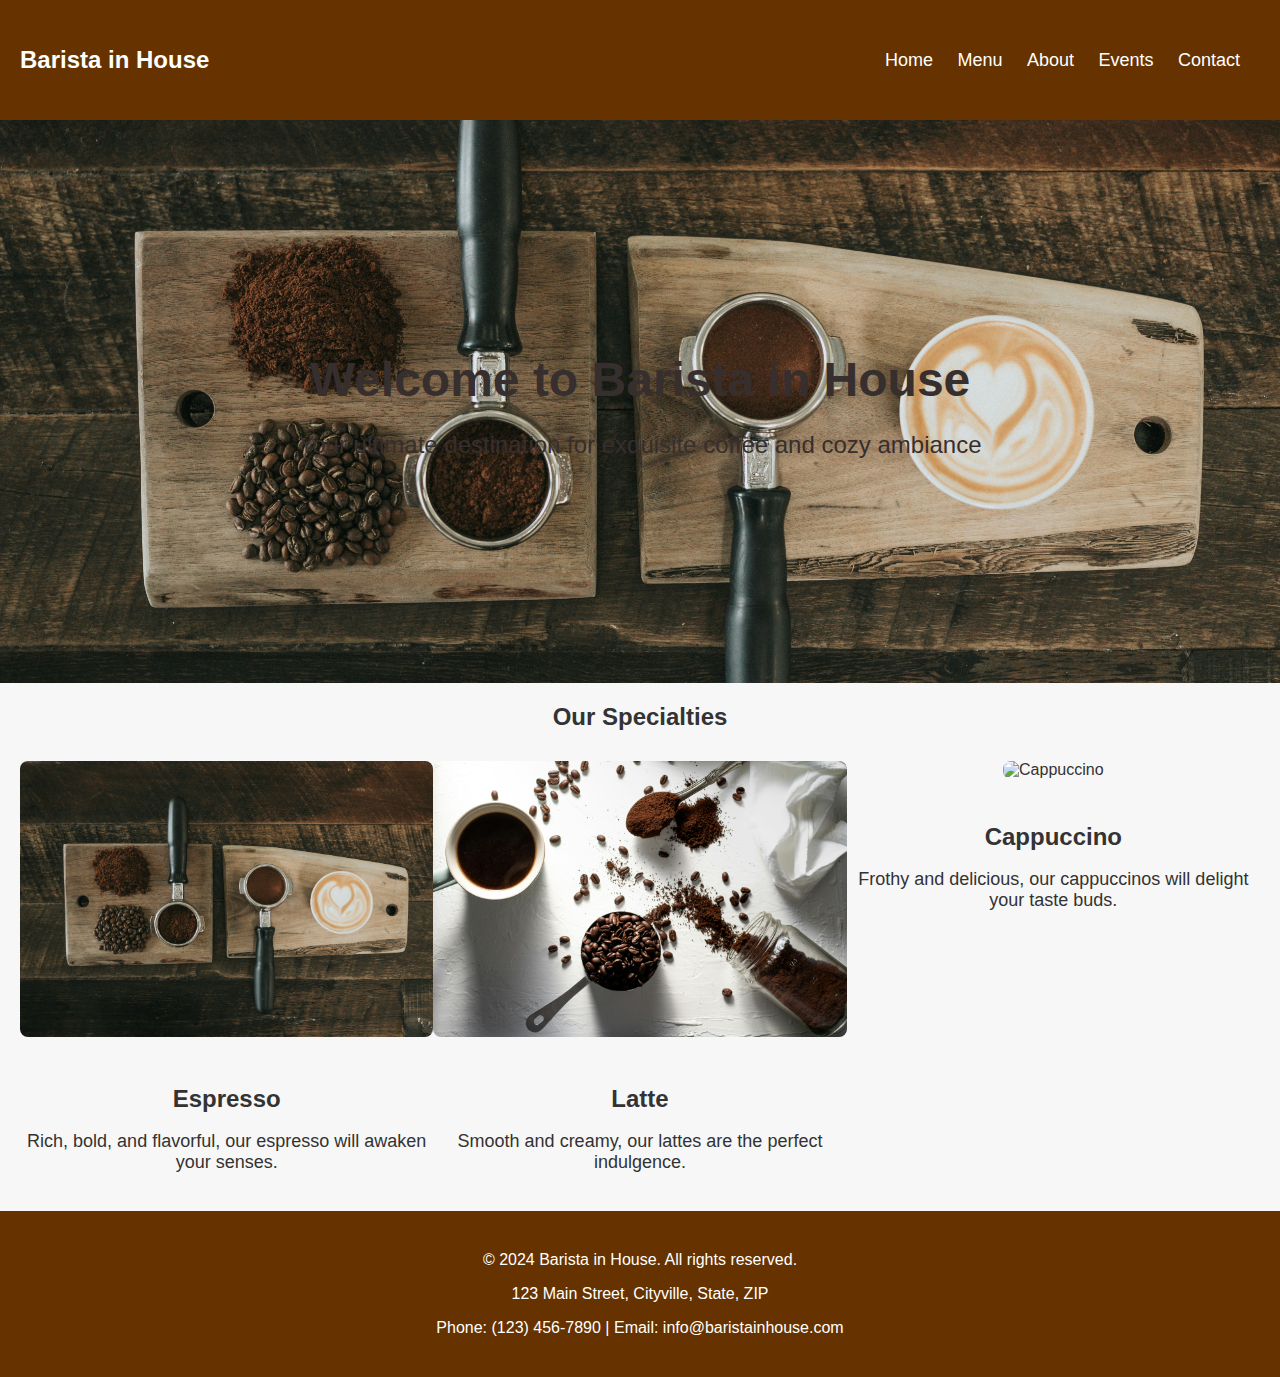
==== index.html @ f521a71f "pages added" ====
<!DOCTYPE html>
<html lang="en">

<head>
    <meta charset="UTF-8">
    <meta name="viewport" content="width=device-width, initial-scale=1.0">
    <title>Barista in House - Home</title>
    <link rel="stylesheet" href="/css/styles.css">
    <link rel="stylesheet" href="/css/index.css">
</head>

<body>
    <!-- Navigation Bar -->
    <nav>
        <div class="container">
            <h1 class="logo">Barista in House</h1>
            <ul>
                <li><a href="index.html">Home</a></li>
                <li><a href="menu.html">Menu</a></li>
                <li><a href="about.html">About</a></li>
                <li><a href="events.html">Events</a></li>
                <li><a href="contact.html">Contact</a></li>
            </ul>
        </div>
    </nav>

    <!-- Hero Section -->
    <div class="hero">
        <div class="container">
            <h1>Welcome to Barista in House</h1>
            <p>Your ultimate destination for exquisite coffee and cozy ambiance</p>
        </div>
    </div>

    <!-- Main Content -->
    <div class="container">
        <h2>Our Specialties</h2>
        <div class="specialties">
            <div class="specialty">
                <img src="/assets/coffee_1.jpg" alt="Coffee">
                <h3>Espresso</h3>
                <p>Rich, bold, and flavorful, our espresso will awaken your senses.</p>
            </div>
            <div class="specialty">
                <img src="/assets/coffee_2.jpg" alt="Latte">
                <h3>Latte</h3>
                <p>Smooth and creamy, our lattes are the perfect indulgence.</p>
            </div>
            <div class="specialty">
                <img src="/assets/coffee_3.jpg" alt="Cappuccino">
                <h3>Cappuccino</h3>
                <p>Frothy and delicious, our cappuccinos will delight your taste buds.</p>
            </div>
        </div>
    </div>

    <!-- Footer -->
    <footer>
        <div class="container">
            <p>&copy; 2024 Barista in House. All rights reserved.</p>
            <p>123 Main Street, Cityville, State, ZIP</p>
            <p>Phone: (123) 456-7890 | Email: info@baristainhouse.com</p>
        </div>
    </footer>
</body>

</html>
---- css/styles.css ----
/* General Styles */

body {
    font-family: 'Roboto', sans-serif;
    margin: 0;
    padding: 0;
    background-color: #f7f7f7;
    color: #333;
}

.container {
    margin: 20px auto;
    padding: 0 20px;
}


/* Navigation Styles */

nav {
    background-color: #663300;
    padding: 10px 0;
}

nav .container {
    display: flex;
    justify-content: space-between;
    align-items: center;
}

nav .logo {
    color: #fff;
    font-size: 24px;
}

nav ul {
    list-style-type: none;
    margin: 0;
    padding: 0;
}

nav ul li {
    display: inline;
    margin-right: 20px;
}

nav ul li a {
    color: #fff;
    text-decoration: none;
    font-size: 18px;
}


/* Footer Styles */

footer {
    background-color: #663300;
    color: #fff;
    text-align: center;
    padding: 20px 0;
    /* Remove absolute positioning and width */
}
---- css/index.css ----
/* Hero Section */

.hero {
    background-image: url('/assets/coffee_1.jpg');
    background-size: cover;
    background-position: center;
    color: #372e2e;
    text-align: center;
    padding: 200px 0;
}

.hero h1 {
    font-size: 48px;
    margin-bottom: 20px;
}

.hero p {
    font-size: 24px;
}


/* Main Content */

h2 {
    text-align: center;
    margin-bottom: 30px;
}

.specialties {
    display: flex;
    justify-content: space-between;
}

.specialty {
    flex: 1;
    text-align: center;
}

.specialty img {
    width: 100%;
    border-radius: 8px;
    margin-bottom: 20px;
}

.specialty h3 {
    font-size: 24px;
    margin-bottom: 10px;
}

.specialty p {
    font-size: 18px;
}
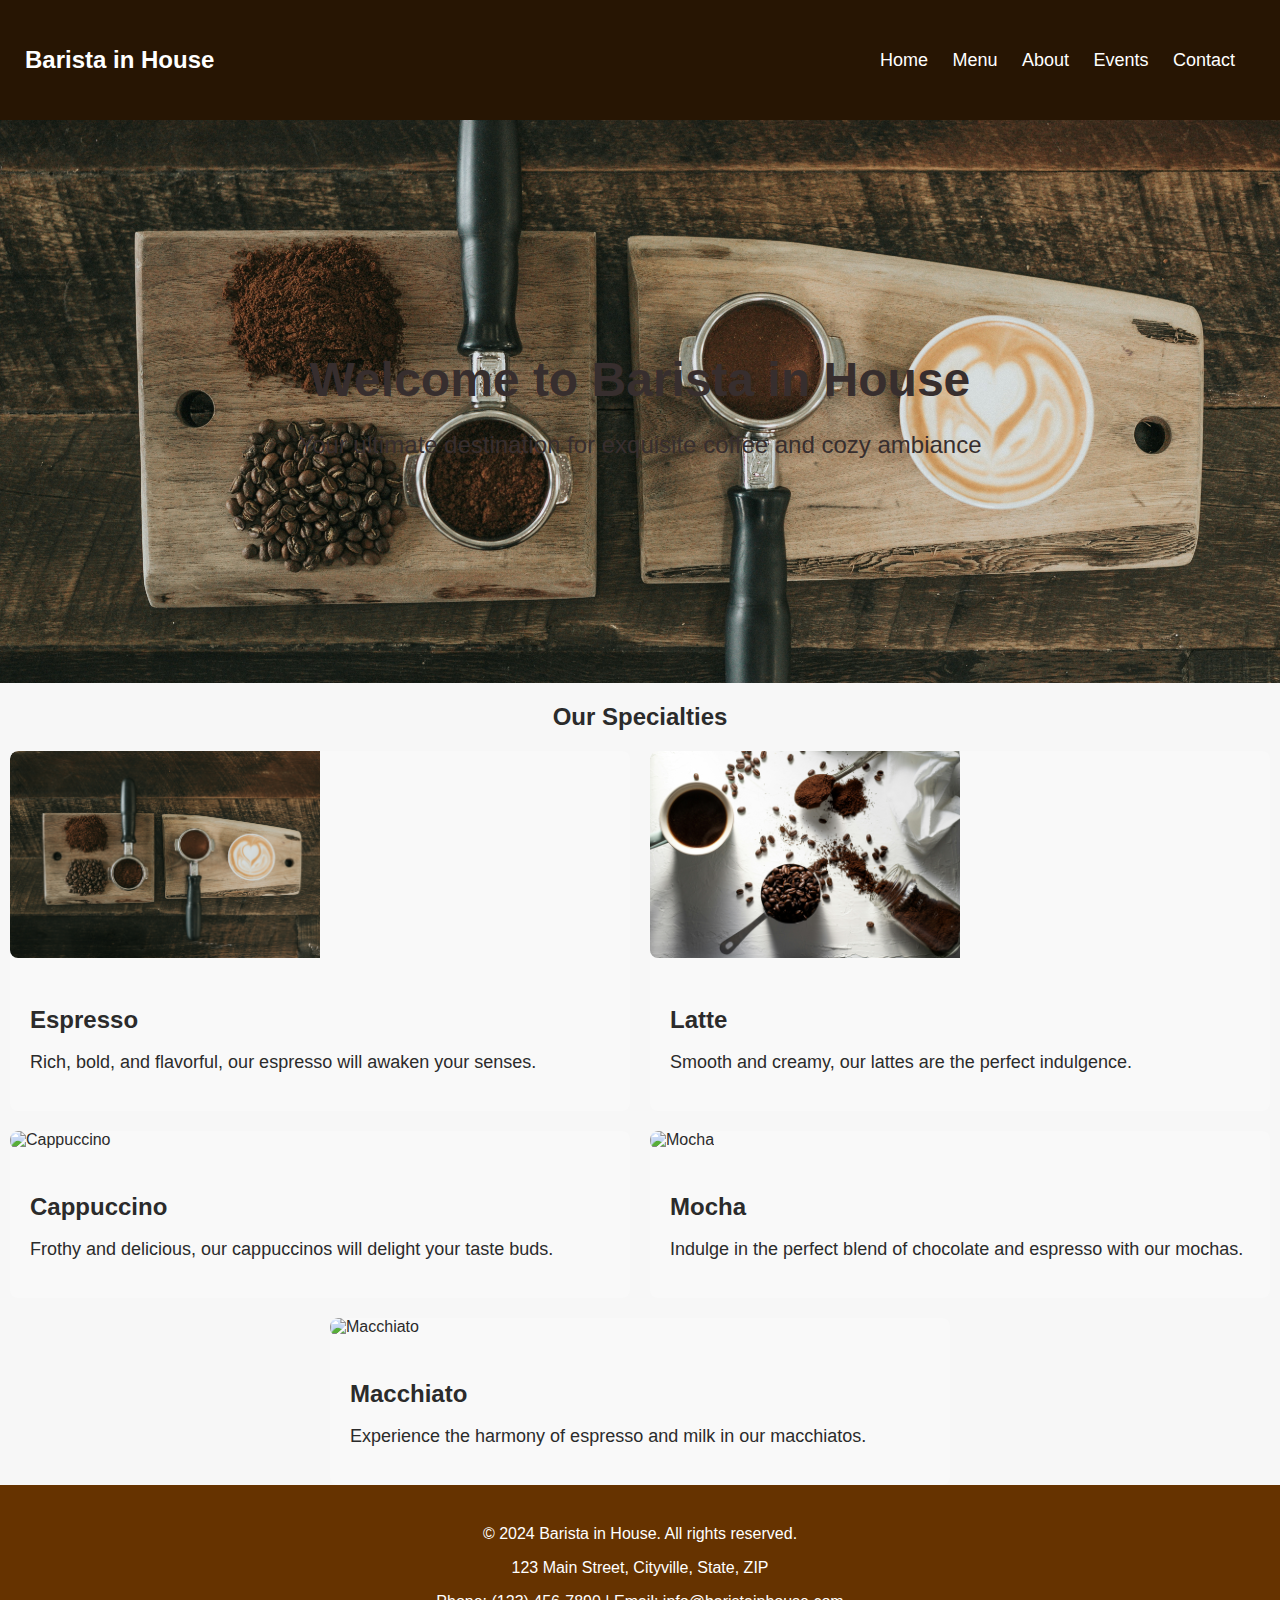
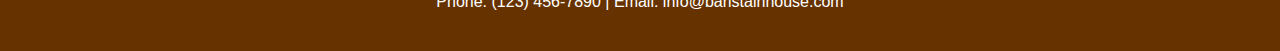
==== commit d997b9ad: "menu cruds added" ====
--- a/index.html
+++ b/index.html
@@ -32,27 +32,51 @@
         </div>
     </div>
 
-    <!-- Main Content -->
-    <div class="container">
+
+
+
+    <div class="product_container">
         <h2>Our Specialties</h2>
         <div class="specialties">
-            <div class="specialty">
+            <div class="product-card">
                 <img src="/assets/coffee_1.jpg" alt="Coffee">
-                <h3>Espresso</h3>
-                <p>Rich, bold, and flavorful, our espresso will awaken your senses.</p>
+                <div class="description">
+                    <h3>Espresso</h3>
+                    <p>Rich, bold, and flavorful, our espresso will awaken your senses.</p>
+                </div>
             </div>
-            <div class="specialty">
+            <div class="product-card">
                 <img src="/assets/coffee_2.jpg" alt="Latte">
-                <h3>Latte</h3>
-                <p>Smooth and creamy, our lattes are the perfect indulgence.</p>
+                <div class="description">
+                    <h3>Latte</h3>
+                    <p>Smooth and creamy, our lattes are the perfect indulgence.</p>
+                </div>
             </div>
-            <div class="specialty">
+            <div class="product-card">
                 <img src="/assets/coffee_3.jpg" alt="Cappuccino">
-                <h3>Cappuccino</h3>
-                <p>Frothy and delicious, our cappuccinos will delight your taste buds.</p>
+                <div class="description">
+                    <h3>Cappuccino</h3>
+                    <p>Frothy and delicious, our cappuccinos will delight your taste buds.</p>
+                </div>
+            </div>
+            <div class="product-card">
+                <img src="/assets/coffee_4.jpg" alt="Mocha">
+                <div class="description">
+                    <h3>Mocha</h3>
+                    <p>Indulge in the perfect blend of chocolate and espresso with our mochas.</p>
+                </div>
+            </div>
+            <div class="product-card">
+                <img src="/assets/coffee_5.jpg" alt="Macchiato">
+                <div class="description">
+                    <h3>Macchiato</h3>
+                    <p>Experience the harmony of espresso and milk in our macchiatos.</p>
+                </div>
             </div>
         </div>
     </div>
+
+
 
     <!-- Footer -->
     <footer>
--- a/css/styles.css
+++ b/css/styles.css
@@ -5,7 +5,7 @@
     margin: 0;
     padding: 0;
     background-color: #f7f7f7;
-    color: #333;
+    color: #2b2b2b;
 }
 
 .container {
@@ -17,7 +17,7 @@
 /* Navigation Styles */
 
 nav {
-    background-color: #663300;
+    background-color: #271503;
     padding: 10px 0;
 }
 
@@ -25,6 +25,10 @@
     display: flex;
     justify-content: space-between;
     align-items: center;
+    position: relative;
+    width: 100%;
+    padding: 0 25px;
+    box-sizing: border-box;
 }
 
 nav .logo {
--- a/css/index.css
+++ b/css/index.css
@@ -21,32 +21,40 @@
 
 /* Main Content */
 
-h2 {
+.product_container {
     text-align: center;
-    margin-bottom: 30px;
 }
 
 .specialties {
     display: flex;
-    justify-content: space-between;
+    justify-content: center;
+    flex-wrap: wrap;
+    gap: 20px;
 }
 
-.specialty {
-    flex: 1;
-    text-align: center;
+.product-card {
+    flex: 0 0 calc(50% - 20px);
+    text-align: left;
+    background-color: #f9f9f9;
+    border-radius: 8px;
+    overflow: hidden;
+    justify-content: center;
 }
 
-.specialty img {
-    width: 100%;
-    border-radius: 8px;
-    margin-bottom: 20px;
+.product-card img {
+    width: 50%;
+    border-radius: 8px 0 0 8px;
 }
 
-.specialty h3 {
+.description {
+    padding: 20px;
+}
+
+.description h3 {
     font-size: 24px;
     margin-bottom: 10px;
 }
 
-.specialty p {
+.description p {
     font-size: 18px;
 }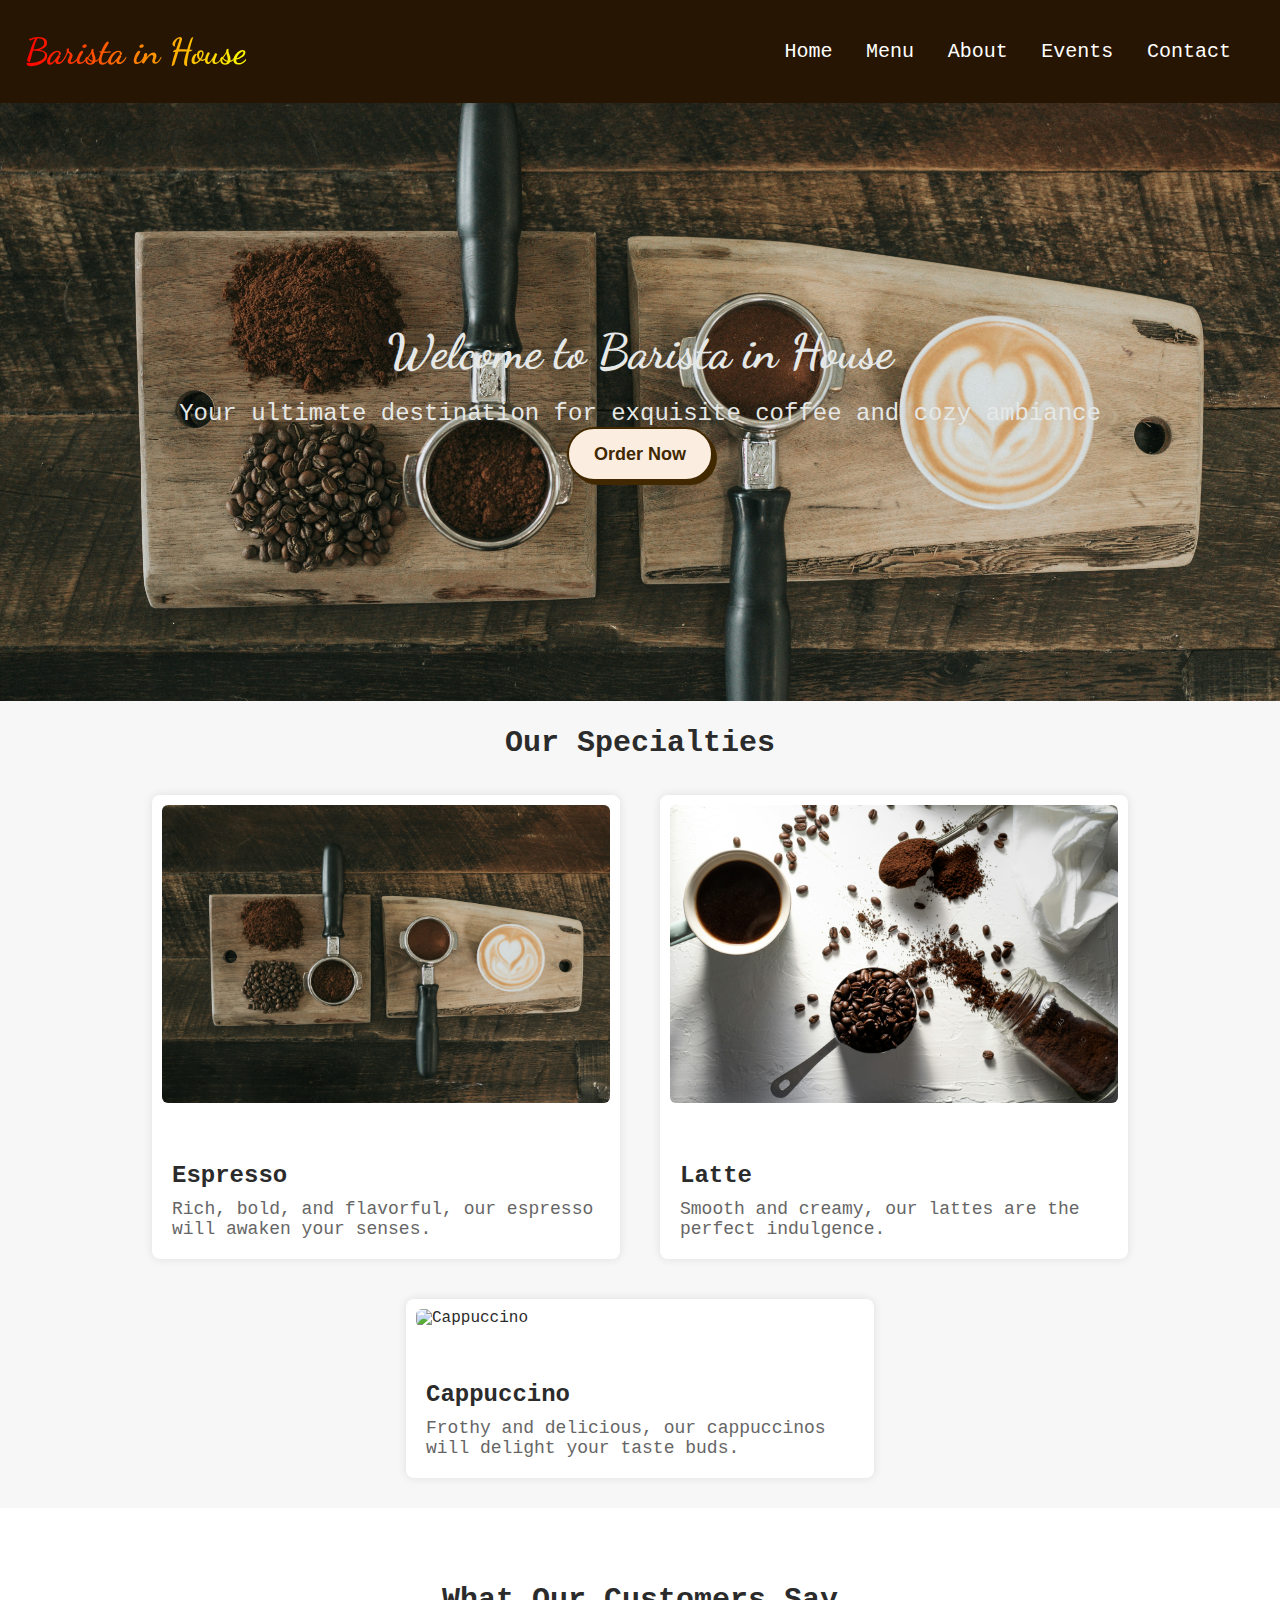
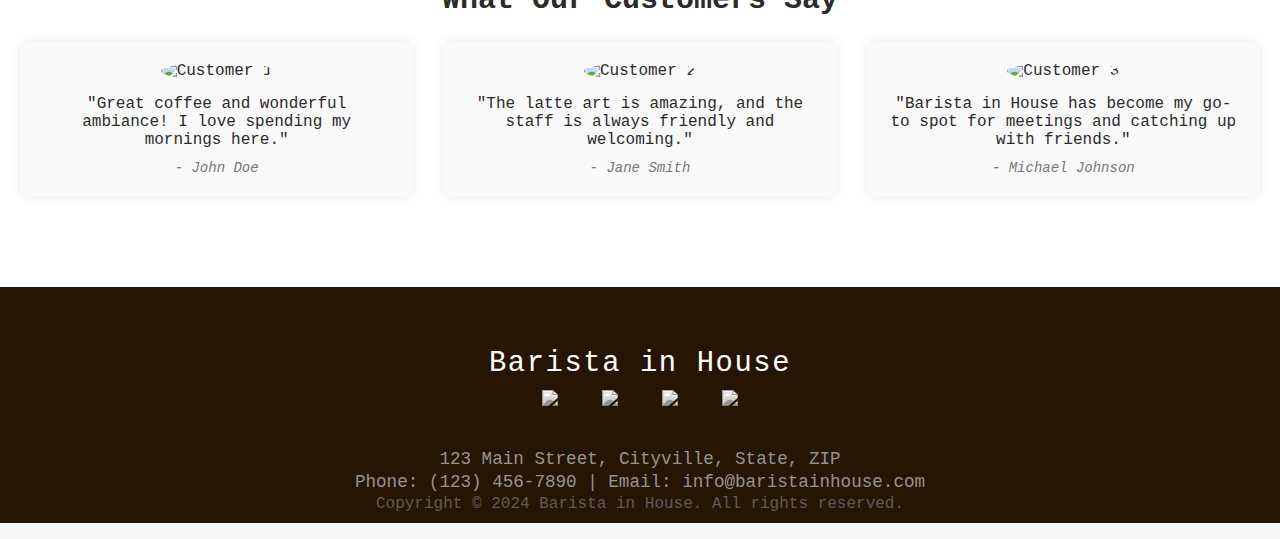
==== commit 706eddc9: "about and menu page made and fixed" ====
--- a/index.html
+++ b/index.html
@@ -7,6 +7,7 @@
     <title>Barista in House - Home</title>
     <link rel="stylesheet" href="/css/styles.css">
     <link rel="stylesheet" href="/css/index.css">
+    <link rel="shortcut icon" href="/assets/favicon.ico" type="image/x-icon">
 </head>
 
 <body>
@@ -29,63 +30,96 @@
         <div class="container">
             <h1>Welcome to Barista in House</h1>
             <p>Your ultimate destination for exquisite coffee and cozy ambiance</p>
+            <button id="order-now"> Order Now </button>
         </div>
     </div>
 
+    <!-- Specialties Section -->
+    <section class="specialties-section">
+        <div class="container">
+            <h2>Our Specialties</h2>
+            <div class="specialties">
+                <div class="product-card">
+                    <img src="/assets/coffee_1.jpg" alt="Espresso">
+                    <div class="description">
+                        <h3>Espresso</h3>
+                        <p>Rich, bold, and flavorful, our espresso will awaken your senses.</p>
+                    </div>
+                </div>
+                <div class="product-card">
+                    <img src="/assets/coffee_2.jpg" alt="Latte">
+                    <div class="description">
+                        <h3>Latte</h3>
+                        <p>Smooth and creamy, our lattes are the perfect indulgence.</p>
+                    </div>
+                </div>
+                <div class="product-card">
+                    <img src="/assets/coffee_3.jpg" alt="Cappuccino">
+                    <div class="description">
+                        <h3>Cappuccino</h3>
+                        <p>Frothy and delicious, our cappuccinos will delight your taste buds.</p>
+                    </div>
+                </div>
+            </div>
+        </div>
+    </section>
 
 
 
-    <div class="product_container">
-        <h2>Our Specialties</h2>
-        <div class="specialties">
-            <div class="product-card">
-                <img src="/assets/coffee_1.jpg" alt="Coffee">
-                <div class="description">
-                    <h3>Espresso</h3>
-                    <p>Rich, bold, and flavorful, our espresso will awaken your senses.</p>
+    <!-- Testimonials Section -->
+    <section class="testimonials-section">
+        <div class="container">
+            <h2>What Our Customers Say</h2>
+            <div class="testimonials">
+                <div class="testimonial">
+                    <img src="/assets/customer1.jpg" alt="Customer 1">
+                    <p>"Great coffee and wonderful ambiance! I love spending my mornings here."</p>
+                    <cite> - John Doe</cite>
                 </div>
-            </div>
-            <div class="product-card">
-                <img src="/assets/coffee_2.jpg" alt="Latte">
-                <div class="description">
-                    <h3>Latte</h3>
-                    <p>Smooth and creamy, our lattes are the perfect indulgence.</p>
+                <div class="testimonial">
+                    <img src="/assets/customer2.jpg" alt="Customer 2">
+                    <p>"The latte art is amazing, and the staff is always friendly and welcoming."</p>
+                    <cite> - Jane Smith</cite>
                 </div>
-            </div>
-            <div class="product-card">
-                <img src="/assets/coffee_3.jpg" alt="Cappuccino">
-                <div class="description">
-                    <h3>Cappuccino</h3>
-                    <p>Frothy and delicious, our cappuccinos will delight your taste buds.</p>
-                </div>
-            </div>
-            <div class="product-card">
-                <img src="/assets/coffee_4.jpg" alt="Mocha">
-                <div class="description">
-                    <h3>Mocha</h3>
-                    <p>Indulge in the perfect blend of chocolate and espresso with our mochas.</p>
-                </div>
-            </div>
-            <div class="product-card">
-                <img src="/assets/coffee_5.jpg" alt="Macchiato">
-                <div class="description">
-                    <h3>Macchiato</h3>
-                    <p>Experience the harmony of espresso and milk in our macchiatos.</p>
+                <div class="testimonial">
+                    <img src="/assets/customer3.jpg" alt="Customer 3">
+                    <p>"Barista in House has become my go-to spot for meetings and catching up with friends."</p>
+                    <cite> - Michael Johnson</cite>
                 </div>
             </div>
         </div>
-    </div>
-
+    </section>
 
 
     <!-- Footer -->
-    <footer>
-        <div class="container">
-            <p>&copy; 2024 Barista in House. All rights reserved.</p>
-            <p>123 Main Street, Cityville, State, ZIP</p>
-            <p>Phone: (123) 456-7890 | Email: info@baristainhouse.com</p>
+    <section id="footer">
+        <div class="footer-container">
+            <div class="brand">
+                <h2><span>Barista in House</span></h2>
+            </div>
+            <div class="social-icon">
+                <div class="social-item">
+                    <a href="https://www.facebook.com/shohan.islam.000" target="_blank"><img src="https://img.icons8.com/bubbles/50/000000/facebook-new.png" /></a>
+                </div>
+                <div class="social-item">
+                    <a href="#"><img src="https://img.icons8.com/color/48/000000/instagram-new--v1.png" /></a>
+                </div>
+                <div class="social-item">
+                    <a href="https://www.linkedin.com/in/shohan-islam-joy/" target="_blank"><img src="https://img.icons8.com/fluency/48/000000/linkedin.png" /></a>
+                </div>
+                <div class="social-item">
+                    <a href="https://github.com/Shohan999Ronol" target="_blank"><img src="https://img.icons8.com/stickers/50/000000/github.png" /></a>
+                </div>
+            </div>
+            <div class="address">
+                <p>123 Main Street, Cityville, State, ZIP</p>
+                <p>Phone: (123) 456-7890 | Email: info@baristainhouse.com</p>
+            </div>
+            <p class="copy-right">Copyright © 2024 Barista in House. All rights reserved.</p>
         </div>
-    </footer>
+    </section>
+    <!-- End Footer -->
+
 </body>
 
 </html>--- a/css/styles.css
+++ b/css/styles.css
@@ -1,7 +1,16 @@
-/* General Styles */
+@import url(https://fonts.googleapis.com/css?family=Dancing+Script:400,700);
+* {
+    box-sizing: border-box;
+}
+
+h1,
+p {
+    margin: 0;
+    padding: 0;
+}
 
 body {
-    font-family: 'Roboto', sans-serif;
+    font-family: monospace, 'Times New Roman', Times, serif;
     margin: 0;
     padding: 0;
     background-color: #f7f7f7;
@@ -31,9 +40,20 @@
     box-sizing: border-box;
 }
 
+
+/* Navigation Styles */
+
 nav .logo {
-    color: #fff;
-    font-size: 24px;
+    background-image: linear-gradient(to right, red, yellow);
+    -webkit-background-clip: text;
+    color: transparent;
+    /* Hide the original text */
+    font-size: 36px;
+}
+
+h1 {
+    font-size: 2rem;
+    font-family: 'Dancing Script';
 }
 
 nav ul {
@@ -44,22 +64,72 @@
 
 nav ul li {
     display: inline;
-    margin-right: 20px;
+    margin-right: 24px;
 }
 
 nav ul li a {
     color: #fff;
     text-decoration: none;
-    font-size: 18px;
+    font-size: 20px;
 }
 
 
-/* Footer Styles */
+/* Footer */
 
-footer {
-    background-color: #663300;
-    color: #fff;
+#footer {
+    background-color: #271503;
+}
+
+#footer .footer-container {
+    display: flex;
+    min-height: 200px;
+    flex-direction: column;
+    padding-top: 50px;
+    padding-bottom: 10px;
+    align-items: center;
+    justify-content: center;
     text-align: center;
-    padding: 20px 0;
-    /* Remove absolute positioning and width */
-}+}
+
+#footer h2 {
+    color: white;
+    font-weight: 500;
+    font-size: 1.8rem;
+    letter-spacing: 0.1rem;
+    margin-top: 10px;
+    margin-bottom: 10px;
+}
+
+#footer .social-icon {
+    display: flex;
+    margin-bottom: 6px;
+}
+
+#footer .social-item {
+    height: 50px;
+    width: 50px;
+    margin: 0 5px;
+}
+
+#footer .social-item img {
+    filter: grayscale(1);
+    transition: 0.3s ease filter;
+}
+
+#footer .social-item:hover img {
+    filter: grayscale(0);
+}
+
+.address p {
+    color: rgb(151, 146, 146);
+    font-size: 1.1rem;
+    margin: 3px;
+}
+
+.copy-right {
+    color: rgb(96, 90, 90);
+    font-size: 1rem;
+}
+
+
+/* End Footer */--- a/css/index.css
+++ b/css/index.css
@@ -4,9 +4,10 @@
     background-image: url('/assets/coffee_1.jpg');
     background-size: cover;
     background-position: center;
-    color: #372e2e;
+    color: #e5e8e6;
     text-align: center;
     padding: 200px 0;
+    margin-bottom: 20px;
 }
 
 .hero h1 {
@@ -18,32 +19,86 @@
     font-size: 24px;
 }
 
+#order-now {
+    background-color: #fbeee0;
+    border: 2px solid #422800;
+    border-radius: 30px;
+    box-shadow: #422800 4px 4px 0 0;
+    color: #422800;
+    cursor: pointer;
+    display: inline-block;
+    font-weight: 600;
+    font-size: 18px;
+    padding: 0 18px;
+    line-height: 50px;
+    text-align: center;
+    text-decoration: none;
+    user-select: none;
+    -webkit-user-select: none;
+    touch-action: manipulation;
+}
+
+#order-now:hover {
+    background-color: #fff;
+}
+
+#order-now:active {
+    box-shadow: #422800 2px 2px 0 0;
+    transform: translate(2px, 2px);
+}
+
+@media (min-width: 768px) {
+    #order-now {
+        min-width: 120px;
+        padding: 0 25px;
+    }
+}
+
 
 /* Main Content */
 
+h2 {
+    text-align: center;
+    font-size: 30px;
+}
+
 .product_container {
     text-align: center;
+    margin-top: 50px;
+    /* Add space between Hero and Specialties */
 }
 
 .specialties {
+    padding: 10px;
     display: flex;
     justify-content: center;
     flex-wrap: wrap;
-    gap: 20px;
+    gap: 40px;
 }
 
 .product-card {
-    flex: 0 0 calc(50% - 20px);
-    text-align: left;
-    background-color: #f9f9f9;
+    flex: 0 0 calc(40% - 20px);
+    background-color: #fff;
     border-radius: 8px;
     overflow: hidden;
-    justify-content: center;
+    box-shadow: 0 0 10px rgba(0, 0, 0, 0.1);
+    transition: transform 0.3s ease;
+    /* Add transition effect */
+}
+
+.product-card:hover {
+    transform: translateY(-5px);
+    /* Add hover effect */
 }
 
 .product-card img {
-    width: 50%;
-    border-radius: 8px 0 0 8px;
+    width: 100%;
+    /* Make image fill its container */
+    border-radius: 16px;
+    /* Adjust border radius */
+    align-items: center;
+    text-align: center;
+    padding: 10px;
 }
 
 .description {
@@ -57,4 +112,49 @@
 
 .description p {
     font-size: 18px;
+    color: #666;
+    /* Adjust text color */
+}
+
+
+/* Testimonials Section */
+
+.testimonials-section {
+    background-color: #fff;
+    padding: 50px 0;
+}
+
+.testimonials {
+    display: flex;
+    justify-content: space-between;
+    align-items: center;
+    flex-wrap: wrap;
+}
+
+.testimonial {
+    flex: 0 0 calc(33.333% - 20px);
+    background-color: #f9f9f9;
+    border-radius: 8px;
+    padding: 20px;
+    margin-bottom: 20px;
+    text-align: center;
+    box-shadow: 0 0 10px rgba(0, 0, 0, 0.1);
+}
+
+.testimonial img {
+    width: 100px;
+    height: 100px;
+    border-radius: 50%;
+    margin-bottom: 15px;
+}
+
+.testimonial p {
+    font-size: 16px;
+    margin-bottom: 10px;
+}
+
+.testimonial cite {
+    font-style: italic;
+    font-size: 14px;
+    color: #777;
 }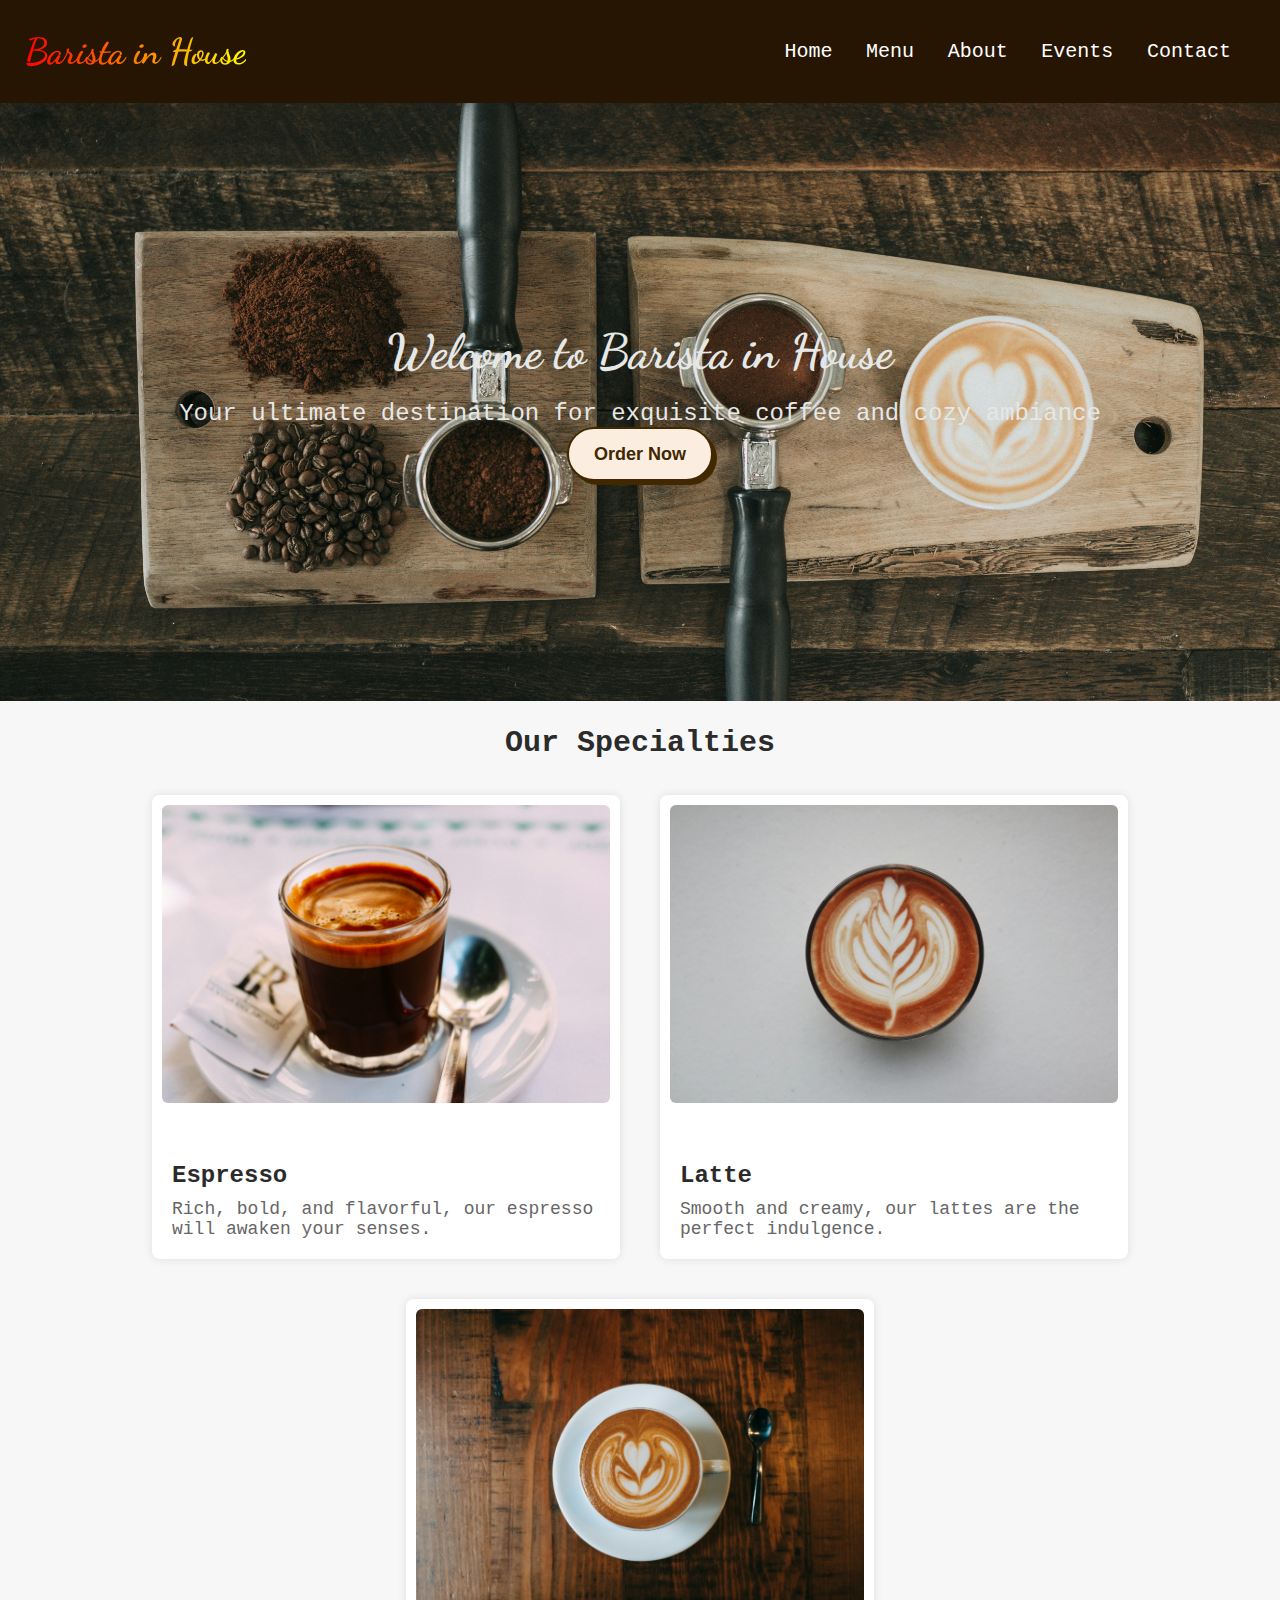
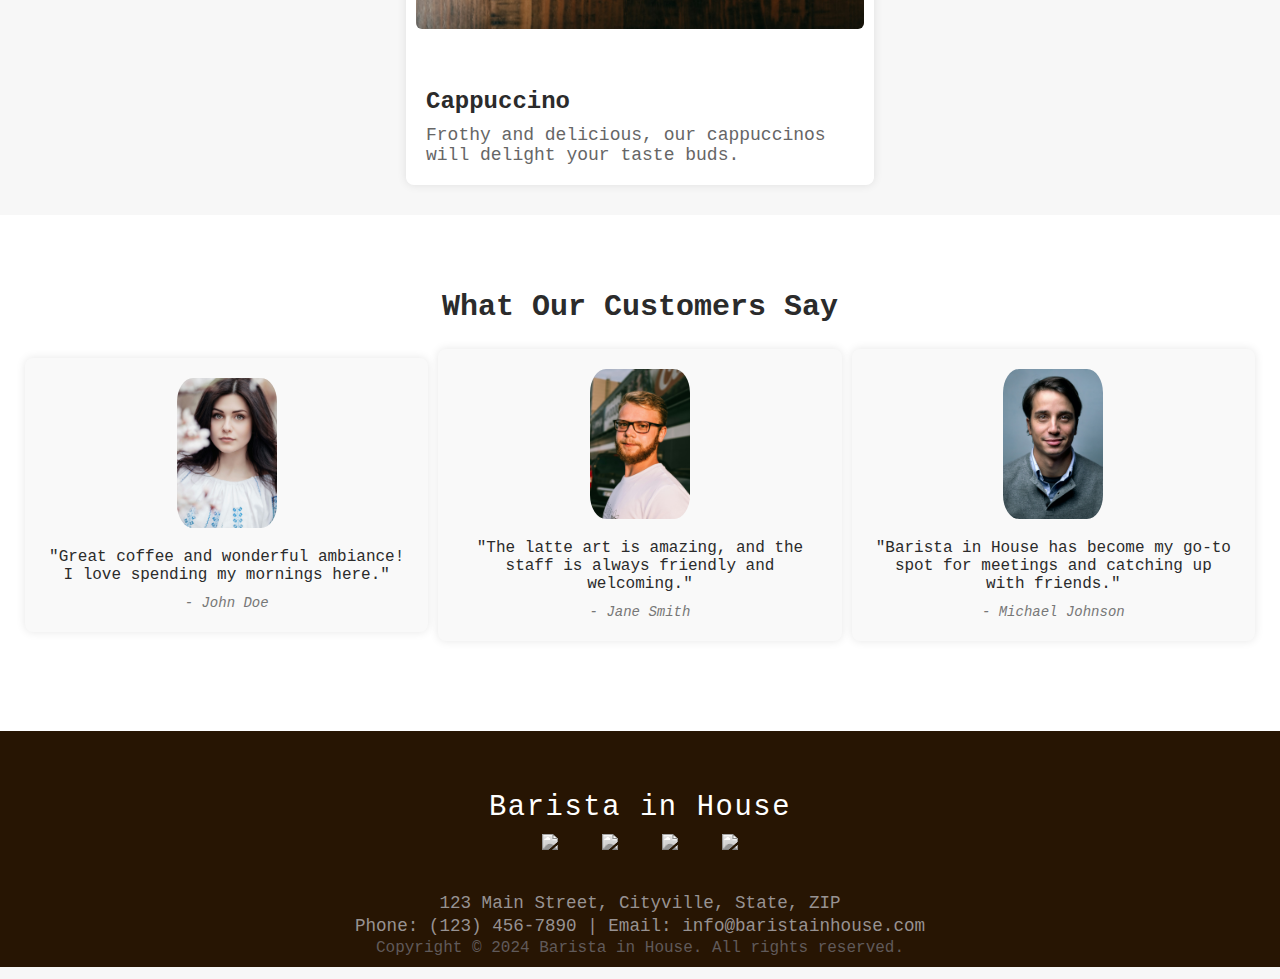
==== commit bf8f8069: "pictures added fixed all the footer and finished the assingnment" ====
--- a/index.html
+++ b/index.html
@@ -40,21 +40,21 @@
             <h2>Our Specialties</h2>
             <div class="specialties">
                 <div class="product-card">
-                    <img src="/assets/coffee_1.jpg" alt="Espresso">
+                    <img src="/assets/espresso.jpg" alt="Espresso">
                     <div class="description">
                         <h3>Espresso</h3>
                         <p>Rich, bold, and flavorful, our espresso will awaken your senses.</p>
                     </div>
                 </div>
                 <div class="product-card">
-                    <img src="/assets/coffee_2.jpg" alt="Latte">
+                    <img src="/assets/latte_1.jpg" alt="Latte">
                     <div class="description">
                         <h3>Latte</h3>
                         <p>Smooth and creamy, our lattes are the perfect indulgence.</p>
                     </div>
                 </div>
                 <div class="product-card">
-                    <img src="/assets/coffee_3.jpg" alt="Cappuccino">
+                    <img src="/assets/cappuccino.jpg" alt="Cappuccino">
                     <div class="description">
                         <h3>Cappuccino</h3>
                         <p>Frothy and delicious, our cappuccinos will delight your taste buds.</p>
@@ -72,17 +72,17 @@
             <h2>What Our Customers Say</h2>
             <div class="testimonials">
                 <div class="testimonial">
-                    <img src="/assets/customer1.jpg" alt="Customer 1">
+                    <img src="/assets/face-2.jpg" alt="Customer 1">
                     <p>"Great coffee and wonderful ambiance! I love spending my mornings here."</p>
                     <cite> - John Doe</cite>
                 </div>
                 <div class="testimonial">
-                    <img src="/assets/customer2.jpg" alt="Customer 2">
+                    <img src="/assets/face_3.jpg" alt="Customer 2">
                     <p>"The latte art is amazing, and the staff is always friendly and welcoming."</p>
                     <cite> - Jane Smith</cite>
                 </div>
                 <div class="testimonial">
-                    <img src="/assets/customer3.jpg" alt="Customer 3">
+                    <img src="/assets/face_1.jpg" alt="Customer 3">
                     <p>"Barista in House has become my go-to spot for meetings and catching up with friends."</p>
                     <cite> - Michael Johnson</cite>
                 </div>
@@ -102,13 +102,13 @@
                     <a href="https://www.facebook.com/shohan.islam.000" target="_blank"><img src="https://img.icons8.com/bubbles/50/000000/facebook-new.png" /></a>
                 </div>
                 <div class="social-item">
-                    <a href="#"><img src="https://img.icons8.com/color/48/000000/instagram-new--v1.png" /></a>
+                    <a href="https://shohanislamjoy.me"><img src="https://img.icons8.com/color/48/000000/instagram-new--v1.png" /></a>
                 </div>
                 <div class="social-item">
                     <a href="https://www.linkedin.com/in/shohan-islam-joy/" target="_blank"><img src="https://img.icons8.com/fluency/48/000000/linkedin.png" /></a>
                 </div>
                 <div class="social-item">
-                    <a href="https://github.com/Shohan999Ronol" target="_blank"><img src="https://img.icons8.com/stickers/50/000000/github.png" /></a>
+                    <a href="https://github.com/shohanislamjoy" target="_blank"><img src="https://img.icons8.com/stickers/50/000000/github.png" /></a>
                 </div>
             </div>
             <div class="address">
--- a/css/styles.css
+++ b/css/styles.css
@@ -78,6 +78,9 @@
 
 #footer {
     background-color: #271503;
+    bottom: 0;
+    position: relative;
+    width: 100%;
 }
 
 #footer .footer-container {
--- a/css/index.css
+++ b/css/index.css
@@ -126,13 +126,13 @@
 
 .testimonials {
     display: flex;
-    justify-content: space-between;
+    justify-content: space-around;
     align-items: center;
     flex-wrap: wrap;
 }
 
 .testimonial {
-    flex: 0 0 calc(33.333% - 20px);
+    flex: 0 0 calc(33.333% - 10px);
     background-color: #f9f9f9;
     border-radius: 8px;
     padding: 20px;
@@ -143,8 +143,8 @@
 
 .testimonial img {
     width: 100px;
-    height: 100px;
-    border-radius: 50%;
+    height: auto;
+    border-radius: 16%;
     margin-bottom: 15px;
 }
 
